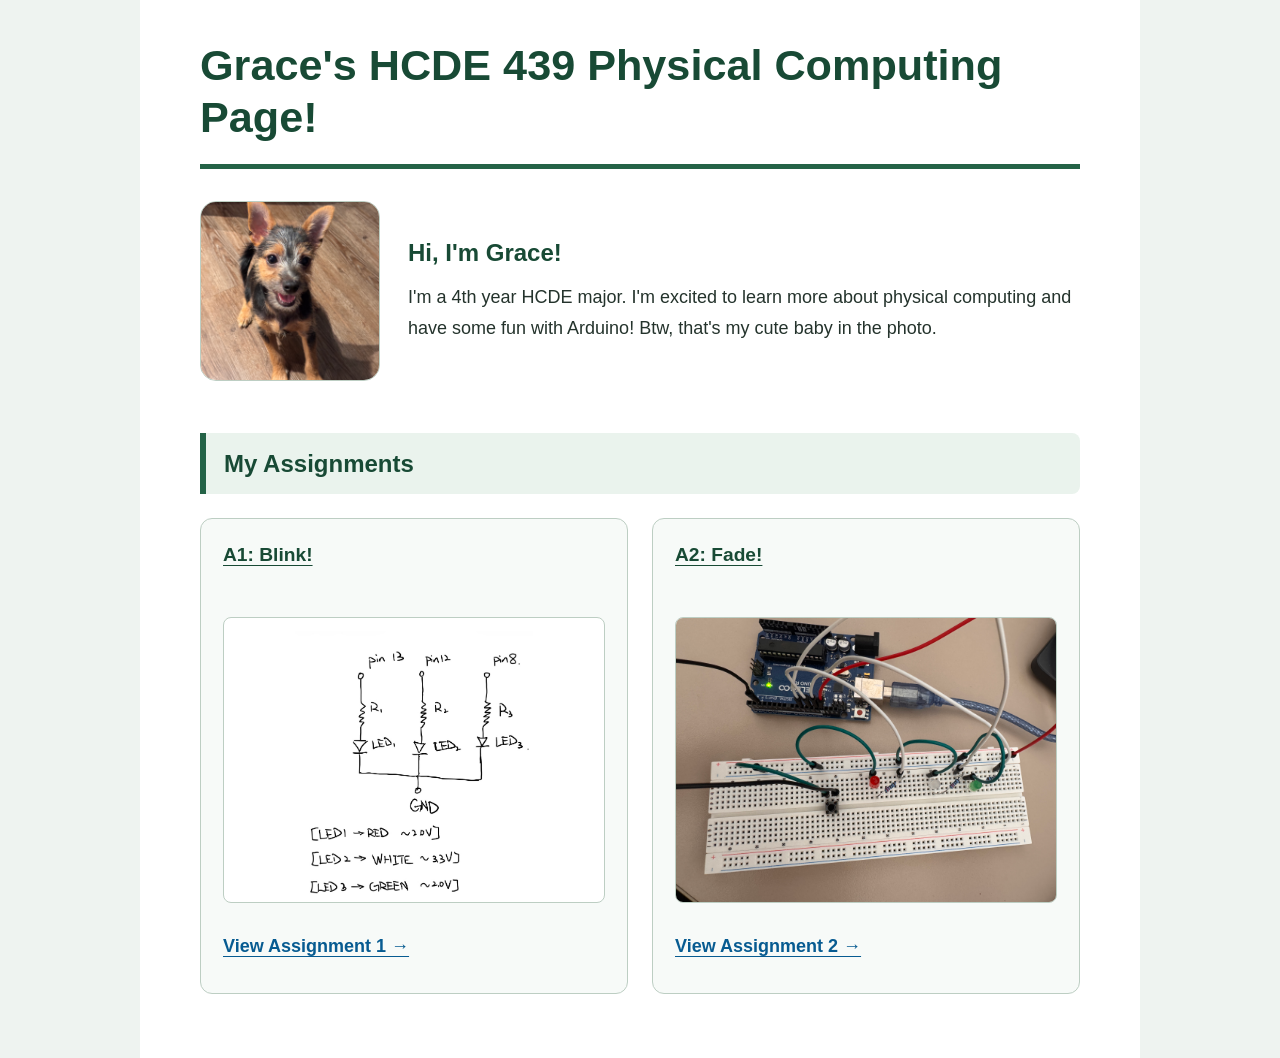
==== docs/index.html @ 1701965b "A2 done" ====
<!DOCTYPE html>
<html lang="en">
<head>
  <meta charset="utf-8">
  <meta name="viewport" content="width=device-width, initial-scale=1">

  <title>Grace's HCDE 439 Physical Computing Page!</title>

  <link href="style.css" rel="stylesheet">
</head>

<body class="homepage">
  <header>
    <h1>Grace's HCDE 439 Physical Computing Page!</h1>

    <div class="intro">
      <img src="thor.jpg" alt="Thor, Grace's pet">

      <div>
        <h2>Hi, I'm Grace!</h2>
        <p>
          I'm a 4th year HCDE major. I'm excited to learn more
          about physical computing and have some fun with Arduino!
          Btw, that's my cute baby in the photo.
        </p>
      </div>
    </div>
  </header>

  <main>
    <h2>My Assignments</h2>

    <div class="assignment-grid">
      <article class="assignment-card">
        <h3>
          <a href="a1.html">A1: Blink!</a>
        </h3>

        <div class="assignment-preview">
          <img src="A1/Schematic picture.png"
               alt="Schematic of the three-LED blinking circuit">
        </div>

        <a class="assignment-link" href="a1.html">
          View Assignment 1 →
        </a>
      </article>

      <article class="assignment-card">
        <h3>
          <a href="a2.html">A2: Fade!</a>
        </h3>

        <div class="assignment-preview">
          <img src="A2/circuit1.jpg"
               alt="Arduino Christmas light circuit with three LEDs and a button">
        </div>

        <a class="assignment-link" href="a2.html">
          View Assignment 2 →
        </a>
      </article>
    </div>
  </main>
</body>
</html>
---- docs/style.css ----
/* Keep element sizes predictable. */
* {
  box-sizing: border-box;
}

/* Set the background and readable text. */
html {
  background: #eef3f0;
}

body {
  width: min(100%, 1000px);
  min-height: 100vh;
  margin: 0 auto;
  padding: 40px clamp(18px, 5vw, 60px) 64px;
  background: #ffffff;
  color: #24332c;
  font-family: Arial, Helvetica, sans-serif;
  font-size: 18px;
  line-height: 1.75;
  overflow-wrap: anywhere;
}

/* Page title. */
h1 {
  margin: 0 0 28px;
  padding-bottom: 20px;
  border-bottom: 5px solid #246347;
  color: #184a35;
  font-size: clamp(2rem, 5vw, 2.7rem);
  line-height: 1.2;
}

/* Main assignment sections. */
h2 {
  margin: 52px 0 24px;
  padding: 14px 18px;
  border-left: 6px solid #246347;
  border-radius: 0 8px 8px 0;
  background: #eaf3ed;
  color: #184a35;
  font-size: 1.5rem;
  line-height: 1.4;
}

/* Individual questions and smaller sections. */
h3 {
  margin: 36px 0 18px;
  padding-bottom: 12px;
  border-bottom: 2px solid #bdcec3;
  color: #243f30;
  font-size: 1.2rem;
  line-height: 1.5;
}

h4 {
  margin: 24px 0 12px;
  font-size: 1.05rem;
}

/* Paragraphs and lists. */
p {
  margin: 0 0 20px;
}

ul,
ol {
  margin: 16px 0 24px;
  padding-left: 28px;
}

li {
  margin-bottom: 10px;
}

/* Links stay identifiable without color alone. */
a {
  color: #075b91;
  text-decoration: underline;
  text-underline-offset: 4px;
}

a:visited {
  color: #694182;
}

a:hover {
  text-decoration-thickness: 3px;
}

/* Clear keyboard focus. */
:focus-visible {
  outline: 3px solid #924000;
  outline-offset: 5px;
}

/* Photos, GIFs, and videos fit the page. */
img,
video {
  display: block;
  max-width: 100%;
  height: auto;
  margin: 24px auto;
  border: 1px solid #bdcec3;
  border-radius: 8px;
}

iframe {
  display: block;
  max-width: 100%;
  margin: 24px auto;
  border: 0;
}

/* Image captions. */
figure {
  margin: 28px 0;
}

figcaption {
  margin-top: 12px;
  color: #46594d;
  font-size: 1rem;
  line-height: 1.6;
}

/* Arduino code. */
pre {
  max-width: 100%;
  margin: 24px 0;
  padding: 22px;
  overflow-x: auto;
  border: 1px solid #bdcec3;
  border-radius: 8px;
  background: #f3f6f4;
  color: #20382a;
  text-align: left;
  white-space: pre;
  overflow-wrap: normal;
}

code {
  font-family: Consolas, "Courier New", monospace;
  font-size: 1rem;
  line-height: 1.65;
}

/* Tables for calculations and comparisons. */
table {
  width: 100%;
  margin: 24px 0;
  border-collapse: collapse;
  font-size: 1rem;
}

th,
td {
  padding: 12px;
  border: 1px solid #bdcec3;
  text-align: left;
  vertical-align: top;
}

th {
  background: #eaf3ed;
  color: #184a35;
}

caption {
  margin-bottom: 12px;
  font-weight: bold;
  text-align: left;
}

/* Navigation and homepage links. */
nav {
  margin: 24px 0 36px;
}

nav ul {
  display: flex;
  flex-wrap: wrap;
  gap: 12px 24px;
  padding: 0;
  list-style: none;
}

nav li {
  margin: 0;
}

nav a {
  display: inline-block;
  padding: 8px 0;
}

/* Optional animation control. */
details {
  margin: 24px 0;
  padding: 16px;
  border: 1px solid #bdcec3;
  border-radius: 8px;
  background: #f7faf8;
}

summary {
  padding: 4px;
  color: #184a35;
  font-weight: bold;
  cursor: pointer;
}

/* Horizontal version of the portrait GIF. */
.horizontal-gif {
  position: relative;
  width: 500px;
  max-width: 100%;
  aspect-ratio: 5 / 3;
  margin: 24px auto;
  overflow: hidden;
  border: 1px solid #bdcec3;
  border-radius: 8px;
}

.horizontal-gif img {
  position: absolute;
  top: 50%;
  left: 50%;
  width: 60%;
  max-width: none;
  height: auto;
  margin: 0;
  border: 0;
  border-radius: 0;
  transform: translate(-50%, -50%) rotate(90deg);
}

/* Smaller screens. */
@media (max-width: 600px) {
  body {
    padding-top: 28px;
    font-size: 17px;
  }

  h2 {
    margin-top: 40px;
    font-size: 1.3rem;
  }

  h3 {
    font-size: 1.15rem;
  }

  pre {
    padding: 16px;
  }

  th,
  td {
    padding: 8px;
  }
}

/* Printed pages. */
@media print {
  html,
  body {
    background: white;
    color: black;
  }

  body {
    width: 100%;
    padding: 0;
  }

  pre {
    white-space: pre-wrap;
    overflow-wrap: anywhere;
  }

  h1,
  h2,
  h3 {
    break-after: avoid;
  }

  img,
  figure {
    break-inside: avoid;
  }
}

/* Homepage introduction. */
.homepage .intro {
  display: grid;
  grid-template-columns: 180px minmax(0, 1fr);
  align-items: center;
  gap: 28px;
  margin: 32px 0 44px;
}

.homepage .intro img {
  width: 180px;
  height: 180px;
  margin: 0;
  object-fit: cover;
  border-radius: 16px;
}

.homepage .intro h2 {
  margin: 0 0 12px;
  padding: 0;
  border: 0;
  background: none;
}

.homepage .intro p {
  margin: 0;
}

/* Two aligned assignment cards. */
.homepage .assignment-grid {
  display: grid;
  grid-template-columns: repeat(2, minmax(0, 1fr));
  gap: 24px;
}

.homepage .assignment-card {
  display: flex;
  flex-direction: column;
  min-width: 0;
  padding: 22px;
  border: 1px solid #bdcec3;
  border-radius: 12px;
  background: #f7faf8;
}

.homepage .assignment-card h3 {
  min-height: 3em;
  margin: 0 0 18px;
  padding: 0;
  border: 0;
  font-size: 1.2rem;
  line-height: 1.5;
}

.homepage .assignment-card h3 a {
  color: #184a35;
}

/* Equal image areas without stretching the photos. */
.homepage .assignment-preview {
  display: flex;
  align-items: center;
  justify-content: center;
  aspect-ratio: 4 / 3;
  overflow: hidden;
  margin-bottom: 20px;
  border: 1px solid #bdcec3;
  border-radius: 8px;
  background: #ffffff;
}

.homepage .assignment-preview img {
  width: 100%;
  height: 100%;
  margin: 0;
  border: 0;
  border-radius: 0;
  object-fit: contain;
}

.homepage .assignment-card p {
  margin: 0 0 20px;
}

/* Keep the links aligned at the bottom of each card. */
.homepage .assignment-link {
  align-self: flex-start;
  margin-top: auto;
  padding: 8px 0;
  font-weight: bold;
}

/* Stack the introduction and cards on smaller screens. */
@media (max-width: 650px) {
  .homepage .intro {
    grid-template-columns: 1fr;
    gap: 20px;
  }

  .homepage .assignment-grid {
    grid-template-columns: 1fr;
  }

  .homepage .assignment-card h3 {
    min-height: 0;
  }
}
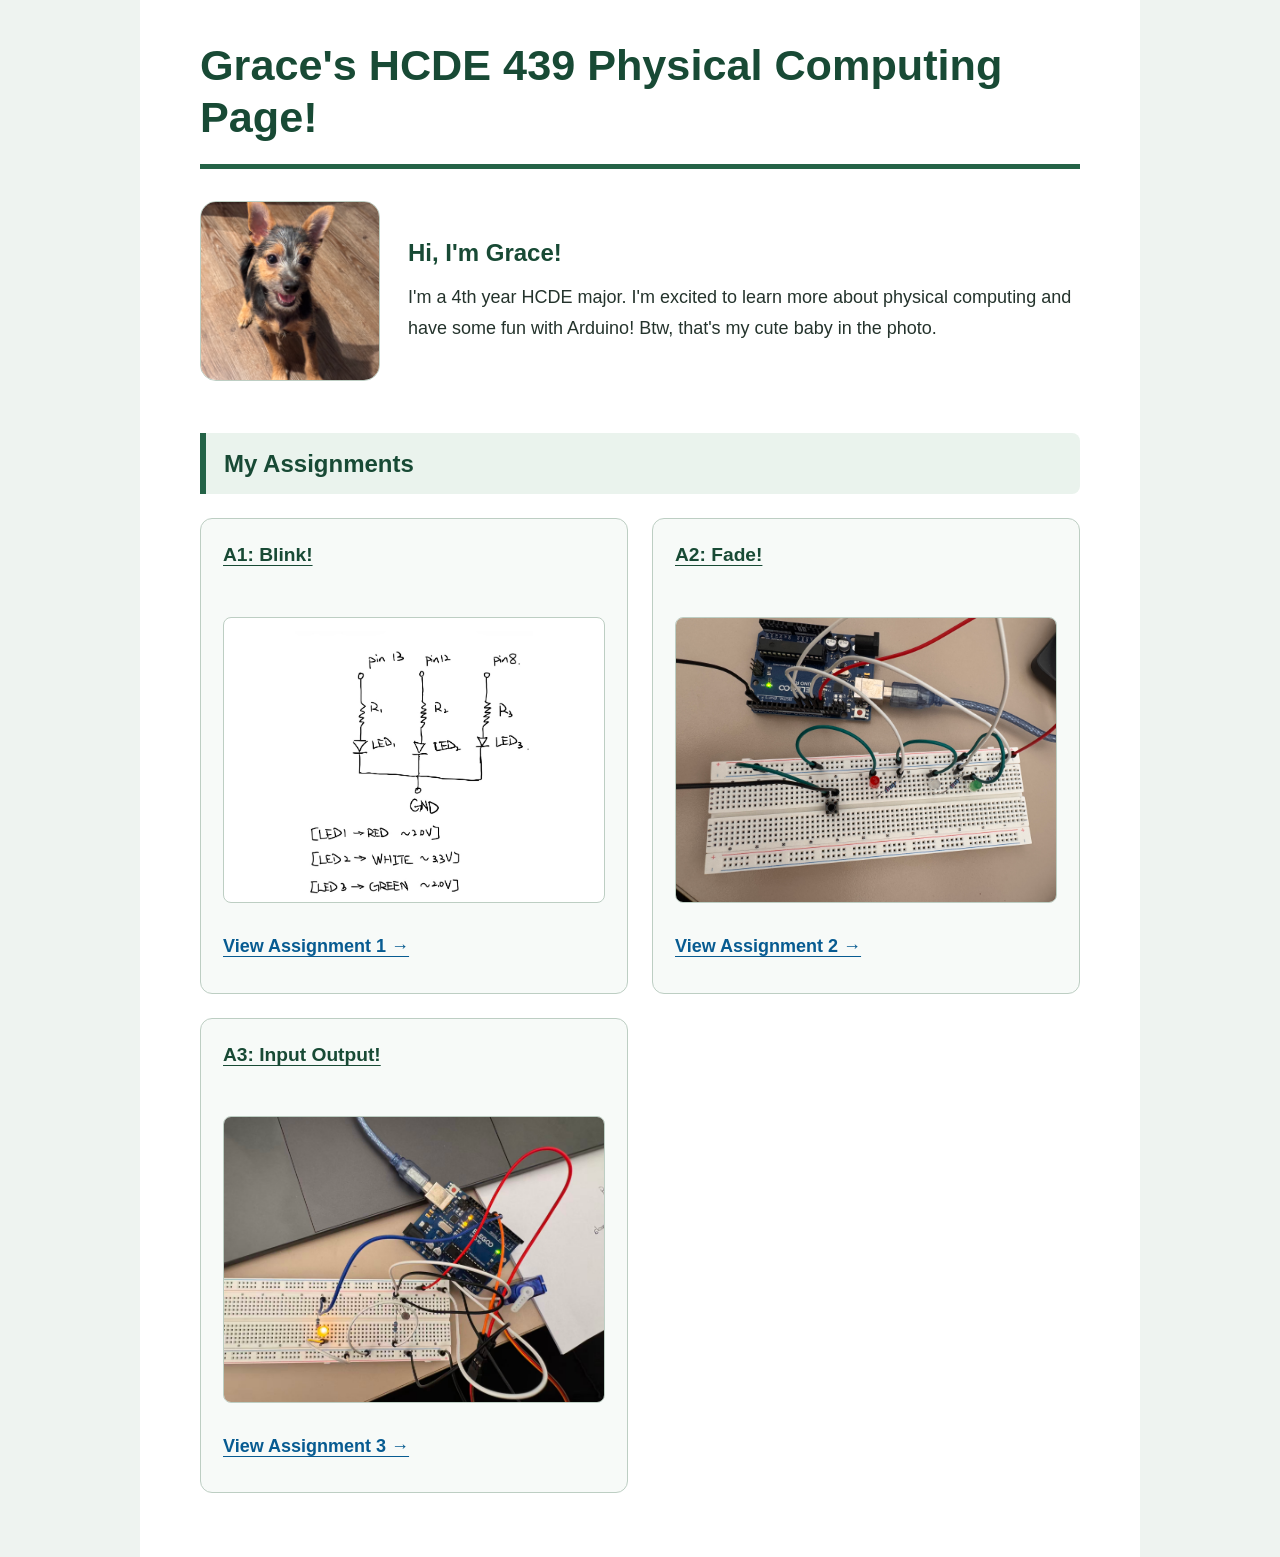
==== commit c8bdf7e4: "A3 done" ====
--- a/docs/index.html
+++ b/docs/index.html
@@ -60,6 +60,20 @@
           View Assignment 2 →
         </a>
       </article>
+      <article class="assignment-card">
+        <h3>
+          <a href="a3.html">A3: Input Output!</a>
+        </h3>
+
+        <div class="assignment-preview">
+          <img src="A3/circuit2.jpg"
+               alt="Circuit of the smart blind">
+        </div>
+
+        <a class="assignment-link" href="a3.html">
+          View Assignment 3 →
+        </a>
+      </article>
     </div>
   </main>
 </body>
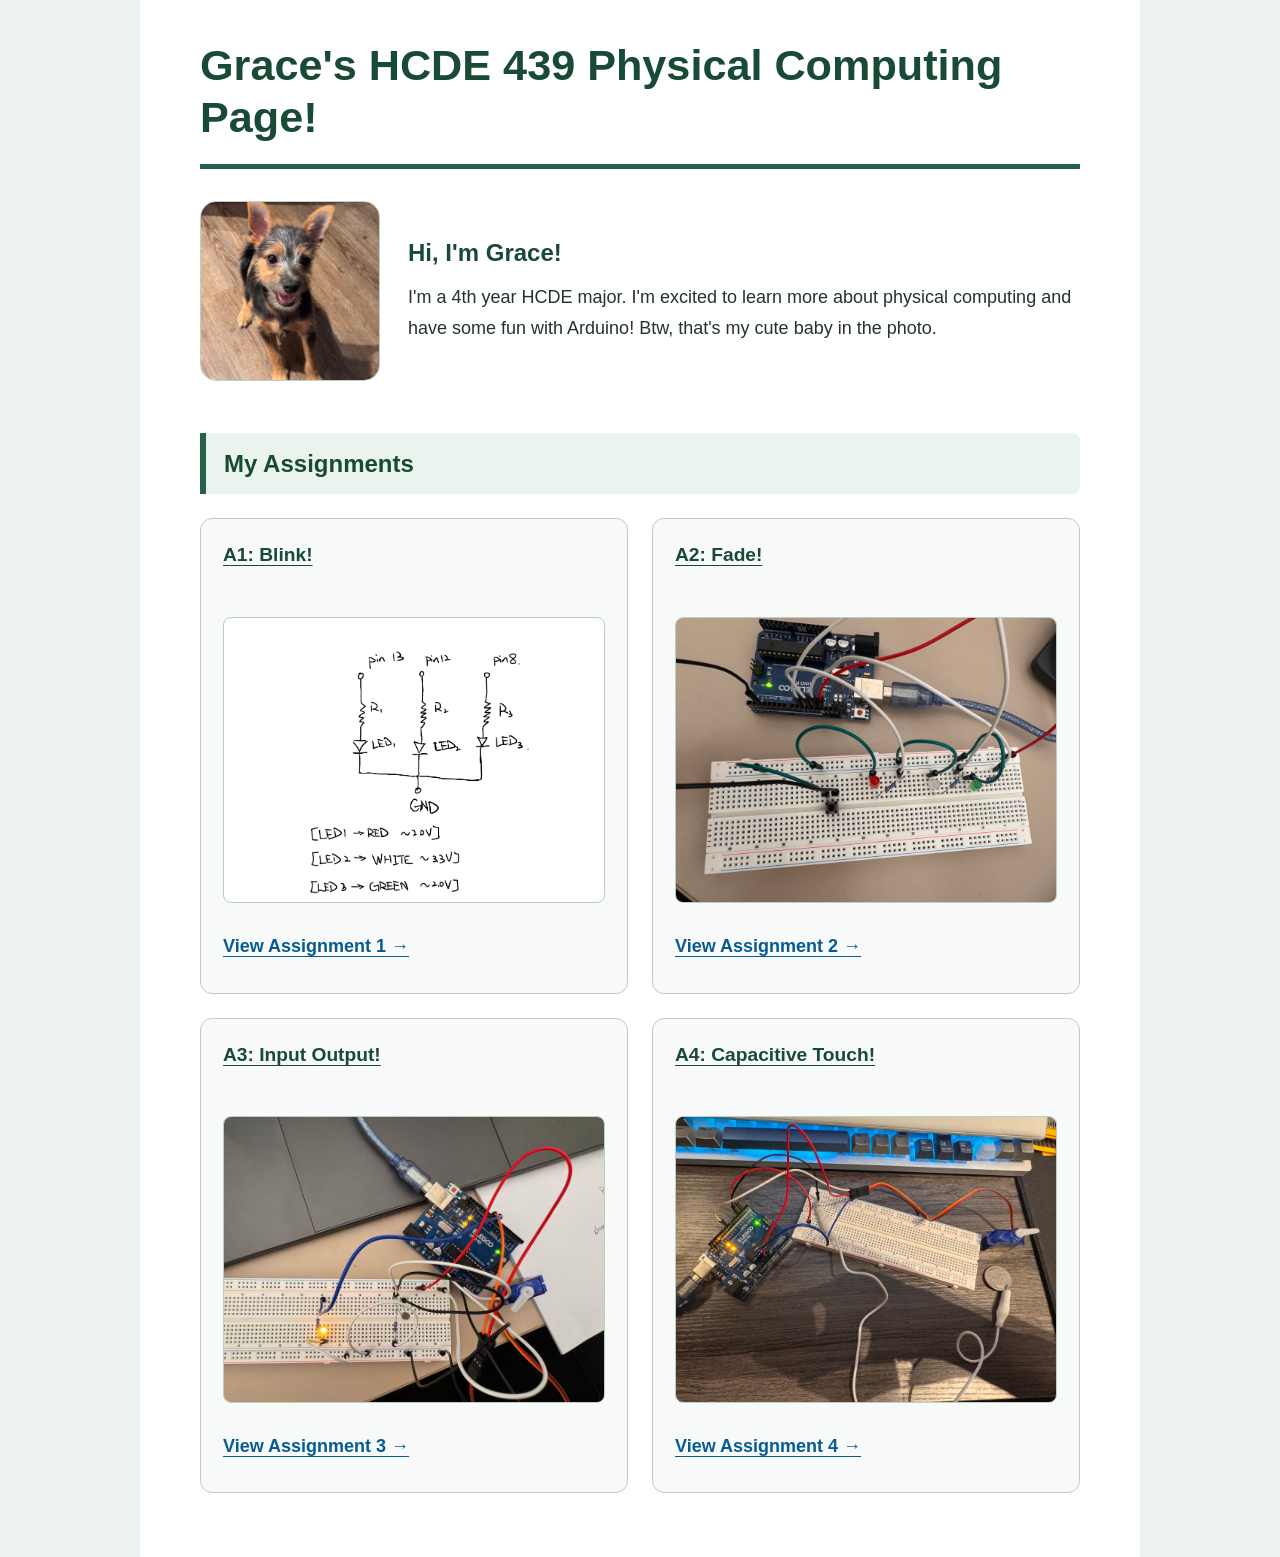
==== commit c37553ab: "A4 done" ====
--- a/docs/index.html
+++ b/docs/index.html
@@ -1,3 +1,4 @@
+
 <!DOCTYPE html>
 <html lang="en">
 <head>
@@ -31,6 +32,8 @@
     <h2>My Assignments</h2>
 
     <div class="assignment-grid">
+
+      <!-- Assignment 1 -->
       <article class="assignment-card">
         <h3>
           <a href="a1.html">A1: Blink!</a>
@@ -46,6 +49,7 @@
         </a>
       </article>
 
+      <!-- Assignment 2 -->
       <article class="assignment-card">
         <h3>
           <a href="a2.html">A2: Fade!</a>
@@ -60,6 +64,8 @@
           View Assignment 2 →
         </a>
       </article>
+
+      <!-- Assignment 3 -->
       <article class="assignment-card">
         <h3>
           <a href="a3.html">A3: Input Output!</a>
@@ -74,7 +80,24 @@
           View Assignment 3 →
         </a>
       </article>
+
+      <!-- Assignment 4 -->
+      <article class="assignment-card">
+        <h3>
+          <a href="a4.html">A4: Capacitive Touch!</a>
+        </h3>
+
+        <div class="assignment-preview">
+          <img src="A4/Circuit1.jpg"
+               alt="Arduino capacitive touch sensor and servo motor circuit">
+        </div>
+
+        <a class="assignment-link" href="a4.html">
+          View Assignment 4 →
+        </a>
+      </article>
+
     </div>
   </main>
 </body>
-</html>+</html>
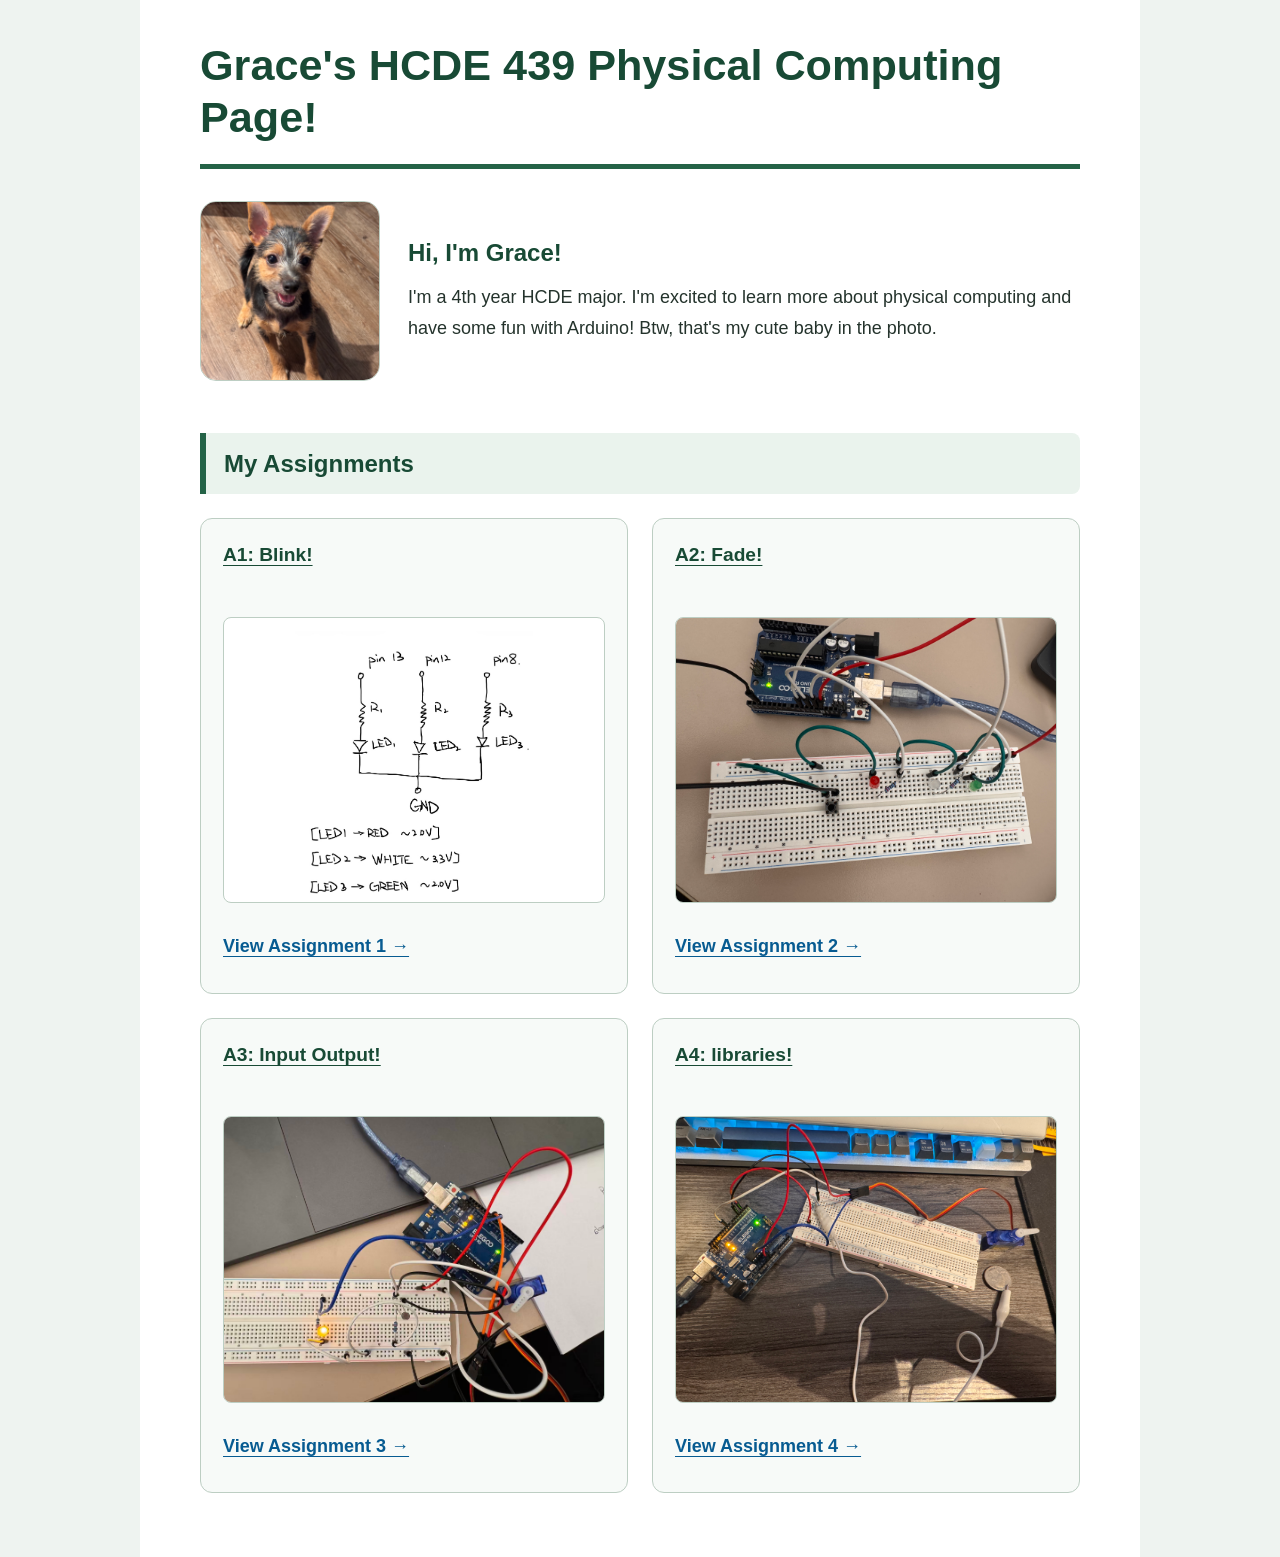
==== commit 97251bea: "modified" ====
--- a/docs/index.html
+++ b/docs/index.html
@@ -84,12 +84,12 @@
       <!-- Assignment 4 -->
       <article class="assignment-card">
         <h3>
-          <a href="a4.html">A4: Capacitive Touch!</a>
+          <a href="a4.html">A4: libraries!</a>
         </h3>
 
         <div class="assignment-preview">
           <img src="A4/Circuit1.jpg"
-               alt="Arduino capacitive touch sensor and servo motor circuit">
+               alt="Automatic Door">
         </div>
 
         <a class="assignment-link" href="a4.html">
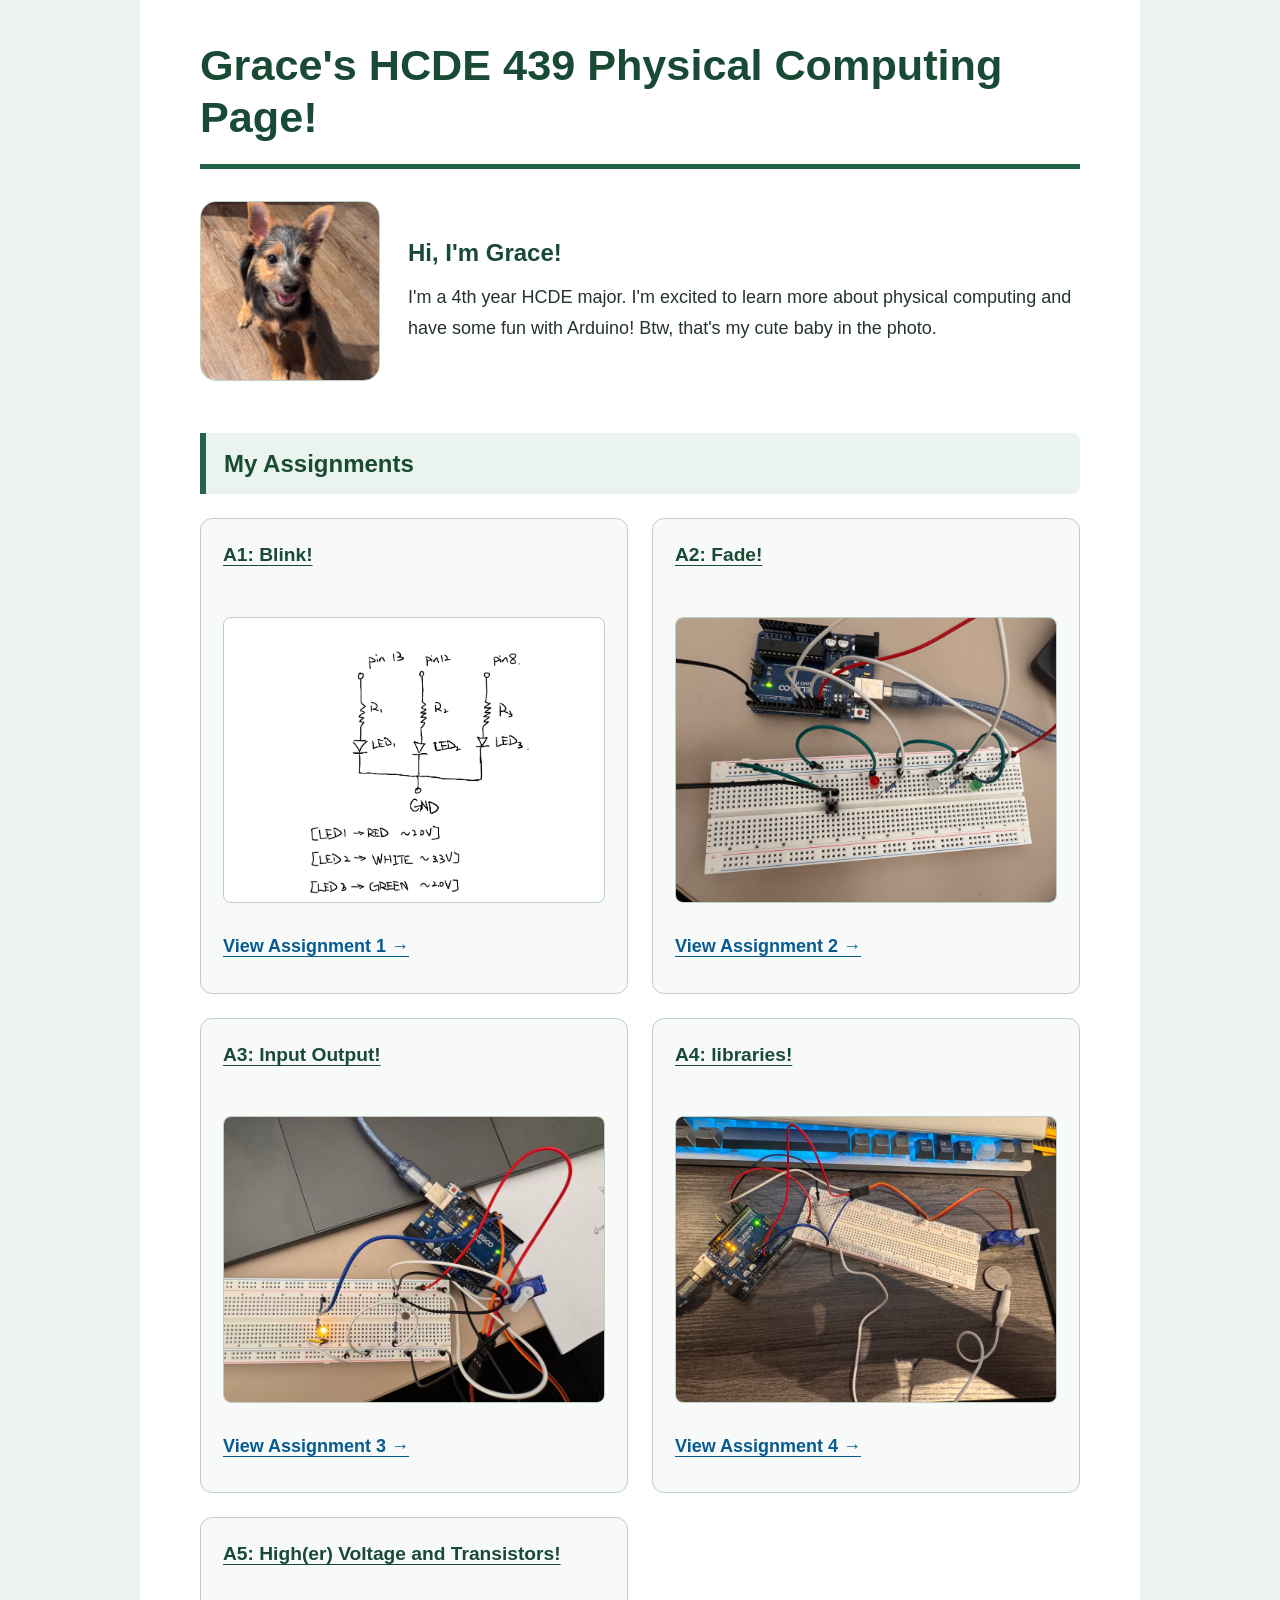
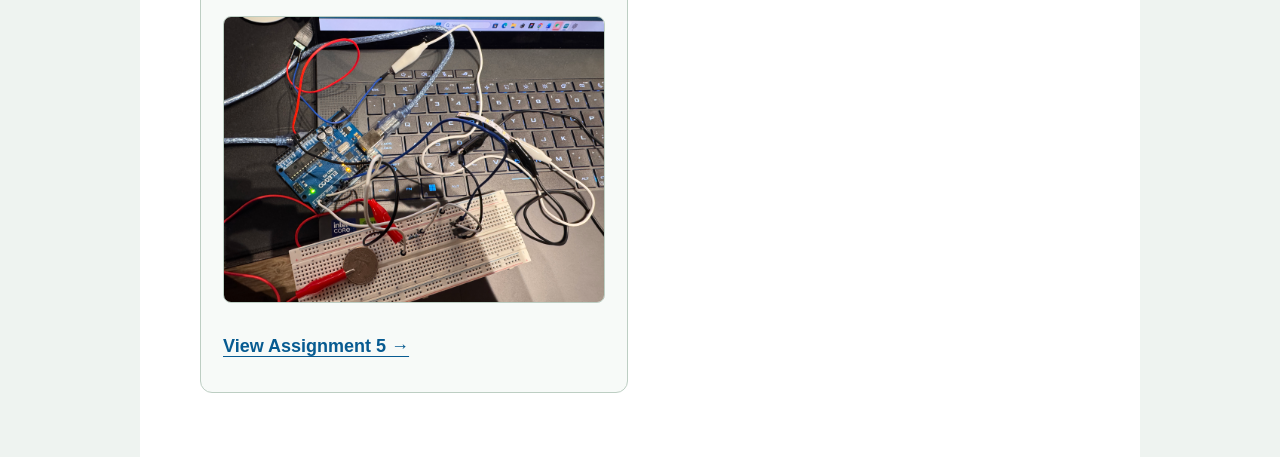
==== commit 633e369d: "a5" ====
--- a/docs/index.html
+++ b/docs/index.html
@@ -96,6 +96,22 @@
           View Assignment 4 →
         </a>
       </article>
+      <!-- Assignment 5 -->
+       <article class="assignment-card">
+        <h3>
+          <a href="assignment5.html">A5: High(er) Voltage and Transistors!</a>
+        </h3>
+
+        <div class="assignment-preview">
+          <img src="A5/Circuit 1.jpg"
+         alt="Capacitive touch controlled LED strip using a MOSFET">
+        </div>
+
+        <a class="assignment-link" href="assignment5.html">
+          View Assignment 5 →
+        </a>
+      </article>
+
 
     </div>
   </main>
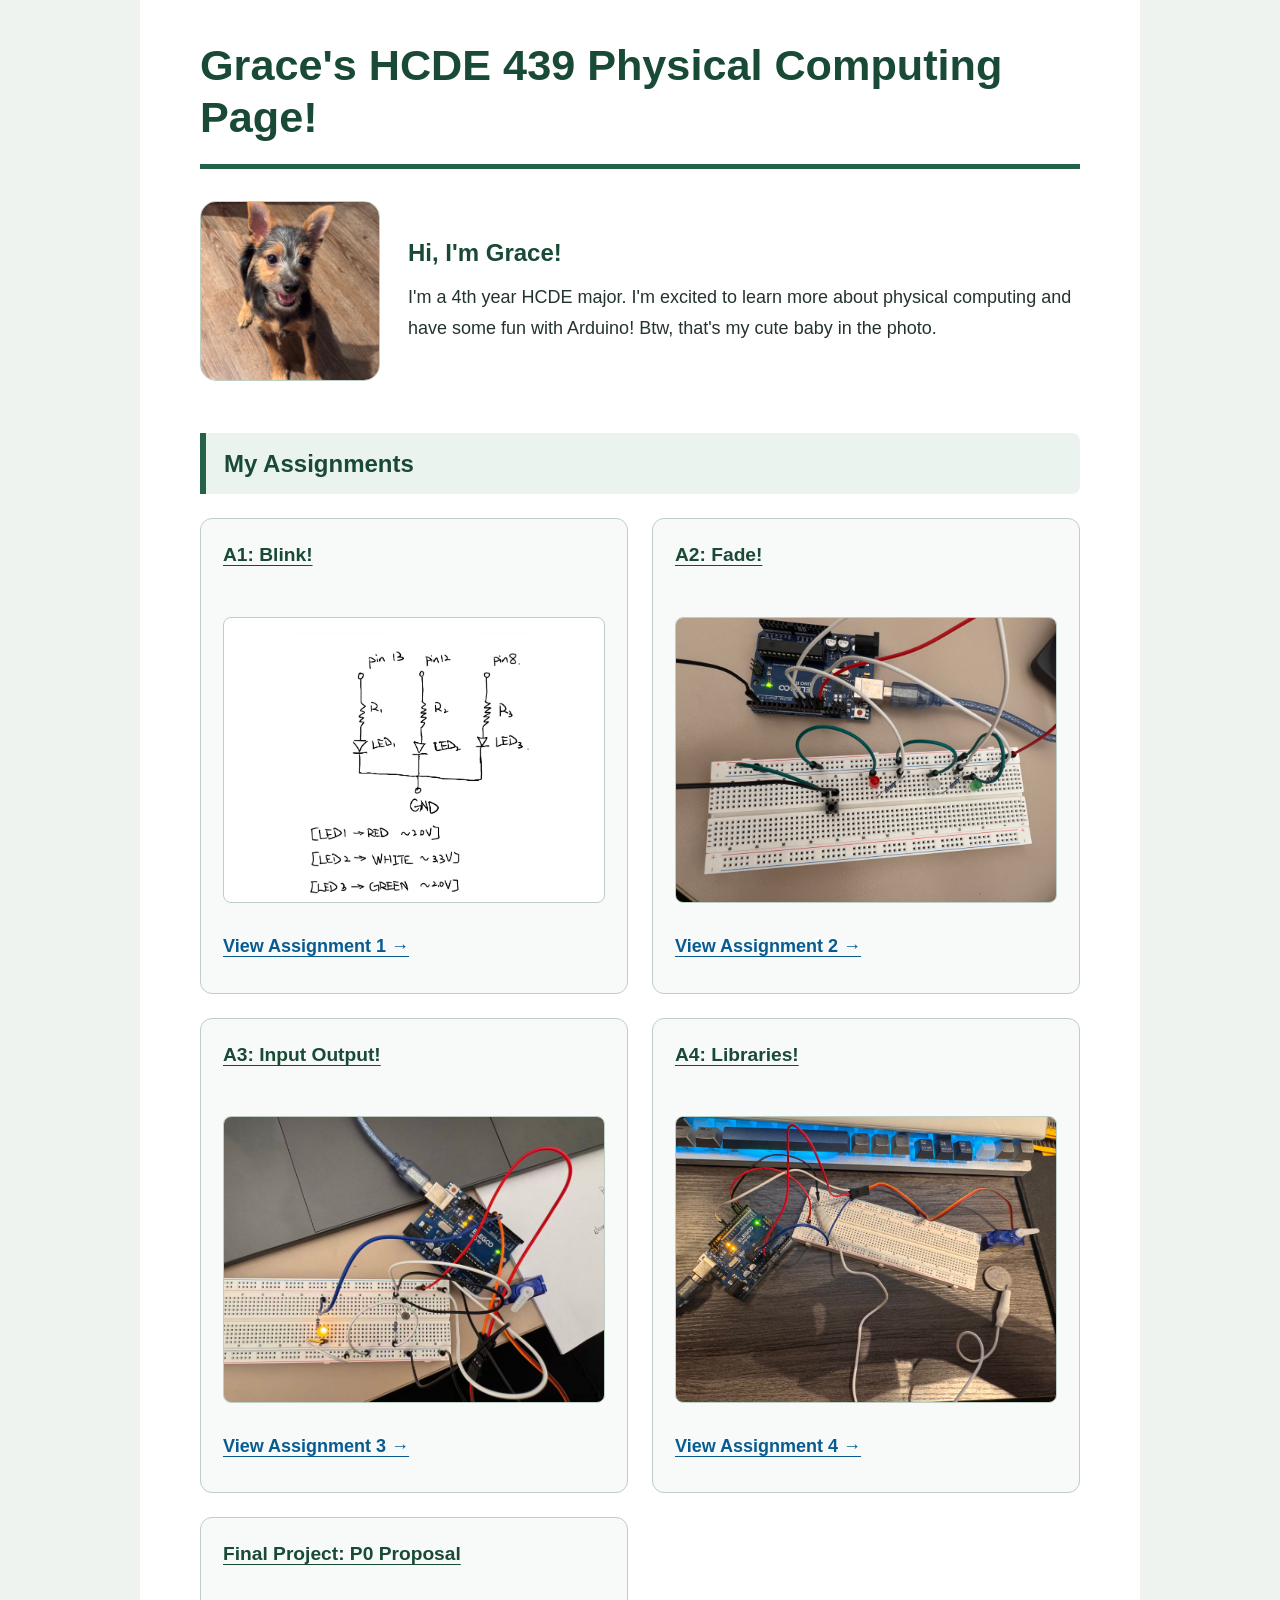
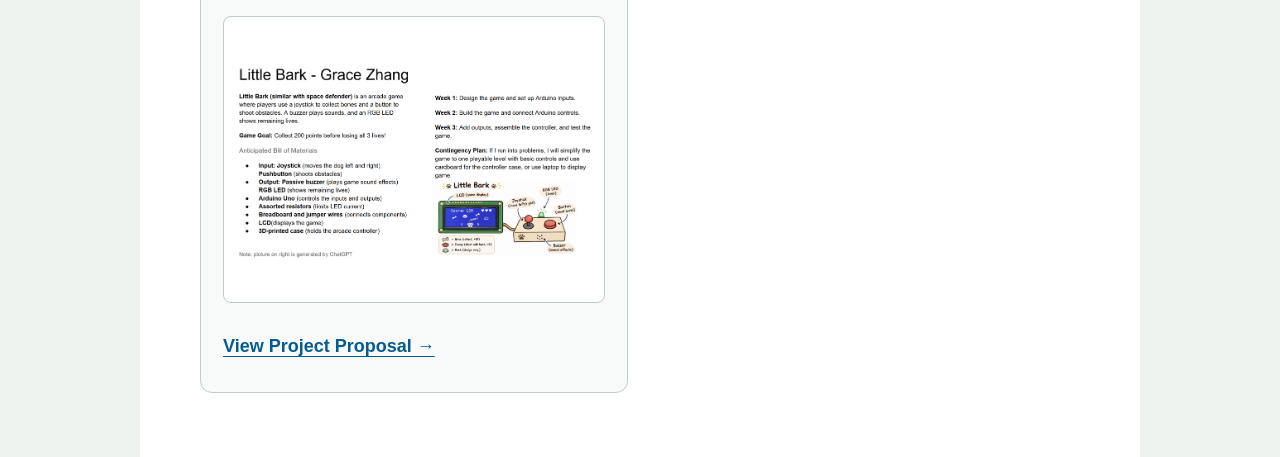
==== commit fe613c05: "Final Project Proposal" ====
--- a/docs/index.html
+++ b/docs/index.html
@@ -84,34 +84,43 @@
       <!-- Assignment 4 -->
       <article class="assignment-card">
         <h3>
-          <a href="a4.html">A4: libraries!</a>
+          <a href="a4.html">A4: Libraries!</a>
         </h3>
 
         <div class="assignment-preview">
           <img src="A4/Circuit1.jpg"
-               alt="Automatic Door">
+               alt="Automatic Door!">
         </div>
 
         <a class="assignment-link" href="a4.html">
           View Assignment 4 →
         </a>
       </article>
-      <!-- Assignment 5 -->
-       <article class="assignment-card">
+
+      <!-- Final Project Proposal P0 -->
+      <article class="assignment-card">
         <h3>
-          <a href="assignment5.html">A5: High(er) Voltage and Transistors!</a>
+          <a href="Final Product/P0/Final Project Proposal.png"
+             target="_blank">
+            Final Project: P0 Proposal
+          </a>
         </h3>
 
         <div class="assignment-preview">
-          <img src="A5/Circuit 1.jpg"
-         alt="Capacitive touch controlled LED strip using a MOSFET">
+          <a href="Final Product/P0/Final Project Proposal.png"
+             target="_blank">
+            <img
+              src="Final Product/P0/Final Project Proposal.png"
+              alt="Final Project Proposal">
+          </a>
         </div>
 
-        <a class="assignment-link" href="assignment5.html">
-          View Assignment 5 →
+        <a class="assignment-link"
+           href="Final Product/P0/Final Project Proposal.png"
+           target="_blank">
+          View Project Proposal →
         </a>
       </article>
-
 
     </div>
   </main>
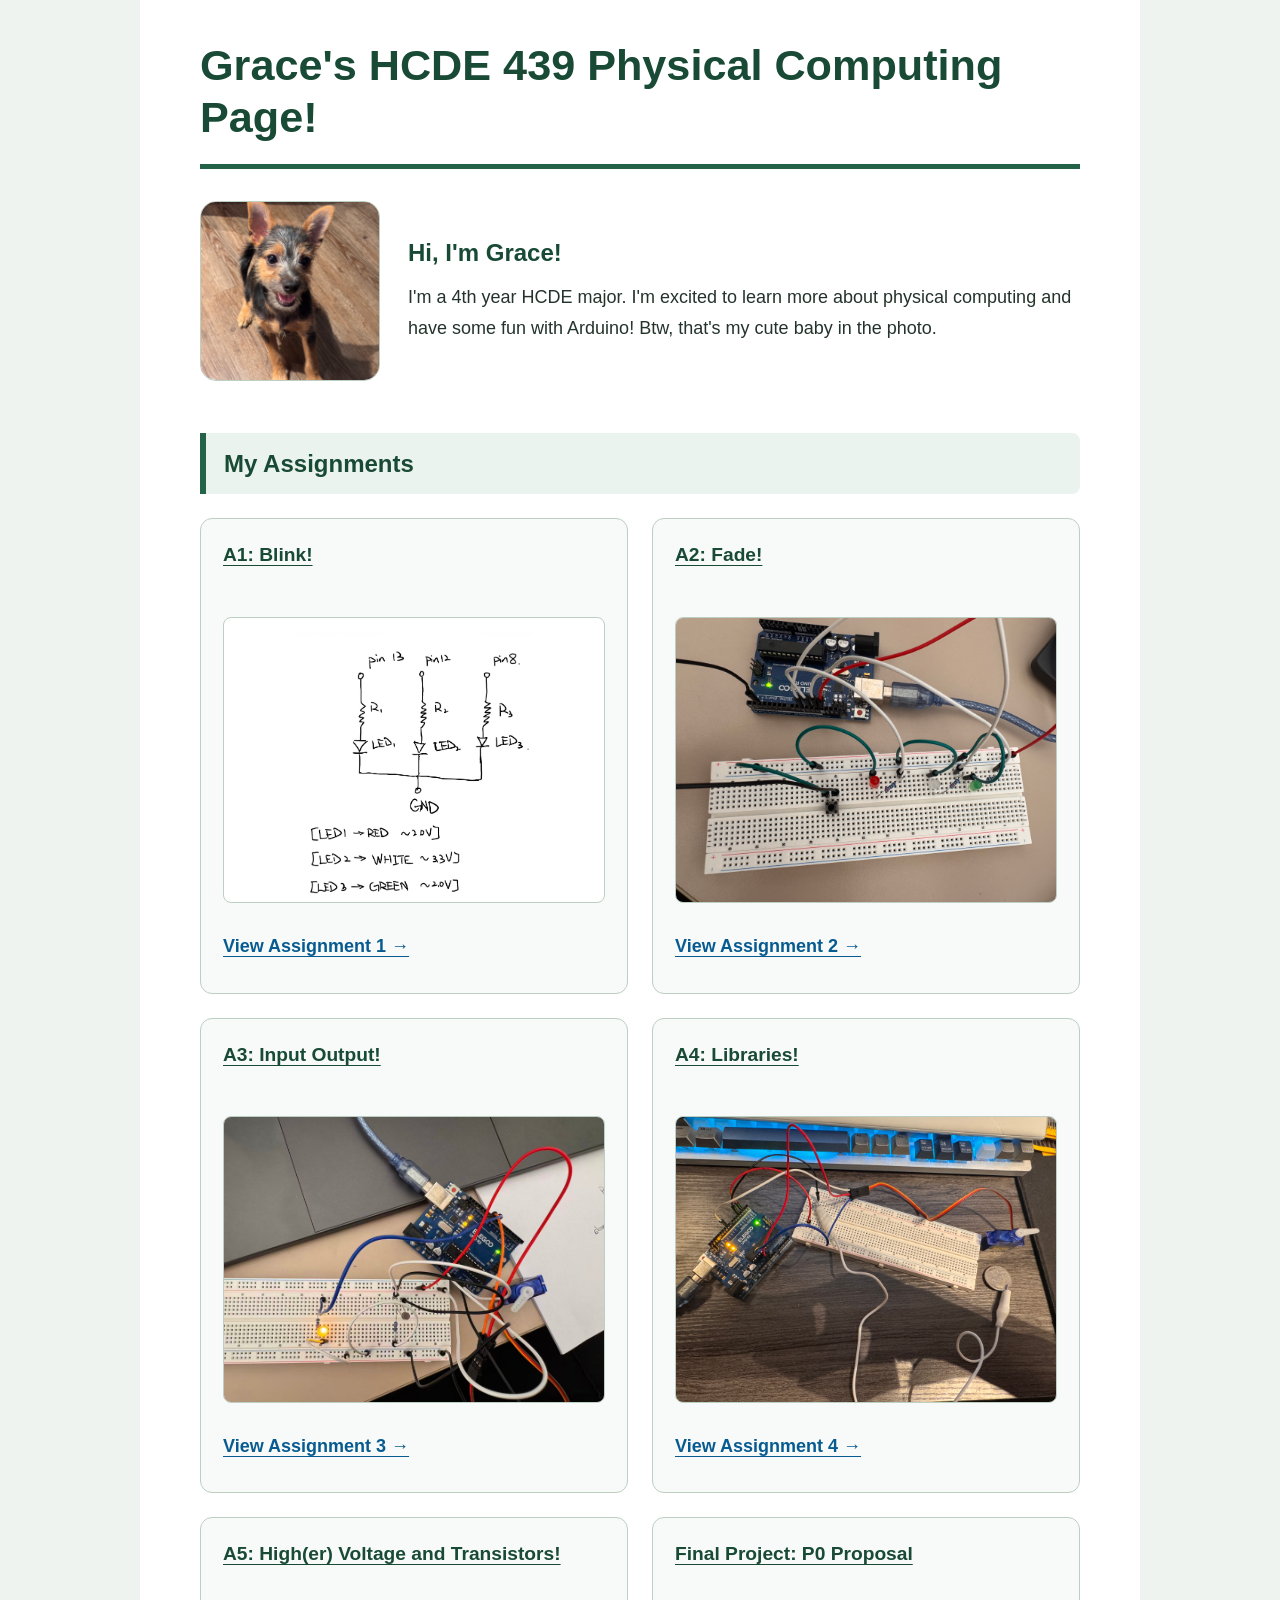
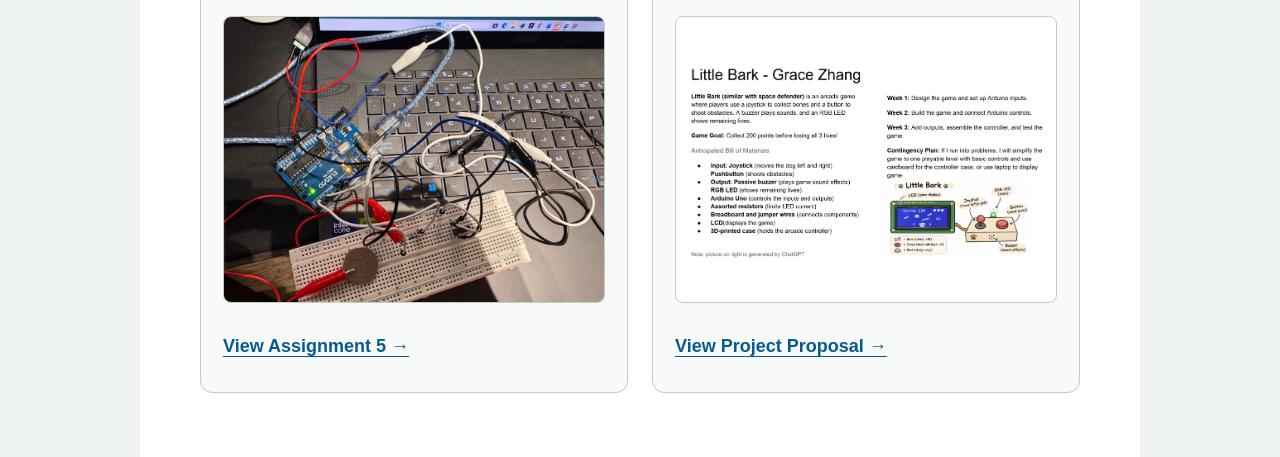
==== commit 36ccb356: "Merge branch 'main' of https://github.com/OtterForReal/hcde439" ====
--- a/docs/index.html
+++ b/docs/index.html
@@ -96,6 +96,22 @@
           View Assignment 4 →
         </a>
       </article>
+      <!-- Assignment 5 -->
+       <article class="assignment-card">
+        <h3>
+          <a href="a5.html">A5: High(er) Voltage and Transistors!</a>
+        </h3>
+
+        <div class="assignment-preview">
+          <img src="A5/Circuit 1.jpg"
+         alt="Capacitive touch controlled LED strip using a MOSFET">
+        </div>
+
+        <a class="assignment-link" href="a5.html">
+          View Assignment 5 →
+        </a>
+      </article>
+
 
       <!-- Final Project Proposal P0 -->
       <article class="assignment-card">
